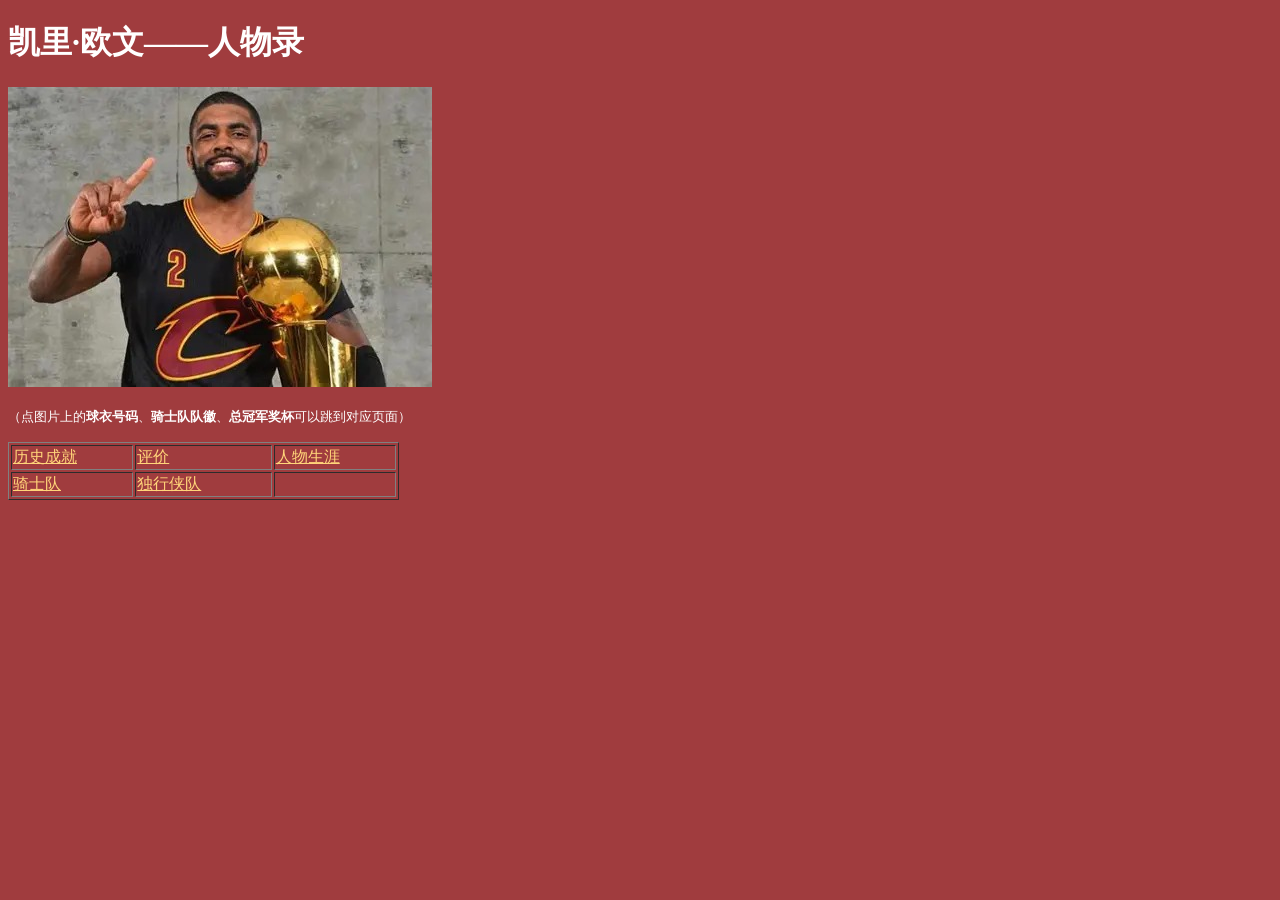
==== index.html @ 9847614a "" ====
<!doctype html>
<html>
<head>
<meta charset="utf-8">
<title>邢广越个人网页主页</title>
<style type="text/css">
body,td,th {
	color: rgba(255,255,255,1);
}
a {
	color: #ffd479;
}
body {
    background-color: rgba(160,60,62,1);
}
</style>
</head>

<body>
<h1>凯里·欧文——人物录</h1>
<p><img src="image/1.jpg" alt="凯里·欧文" width="424" height="300" border="0" usemap="#ouwen"></p>
<p><font size="2">（点图片上的<strong>球衣号码</strong>、<strong>骑士队队徽</strong>、<strong>总冠军奖杯</strong>可以跳到对应页面）</font></p>

<map name="ouwen" id="ouwen">
  <area shape="rect" coords="150,152,184,198" href="web/history.html" alt="球衣号码 2 — 人物生涯" title="球衣号码 2 — 人物生涯">
  <area shape="rect" coords="128,246,226,300" href="web/knight.html" alt="骑士队队徽 — 克利夫兰骑士队" title="骑士队队徽 — 克利夫兰骑士队">
  <area shape="rect" coords="230,118,344,300" href="web/contribution.html" alt="总冠军奖杯 — 历史成就" title="总冠军奖杯 — 历史成就">
</map>

<table width="391" border="1">
  <tbody>
    <tr>
      <td width="99"><a href="web/contribution.html" target="_self">历史成就</a></td>
      <td width="111"><a href="web/comment.html" target="_self">评价</a></td>
		<td width="99"><a href="web/history.html" target="_self">人物生涯</a></td>
    </tr>
    <tr>
      <td width="99"><a href="web/knight.html" target="_self">骑士队</a></td>
      <td width="111"><a href="web/mavericks.html" target="_self">独行侠队</a></td>
		<td width="99">&nbsp;</td>
    </tr>
  </tbody>
</table>

</body>
</html>
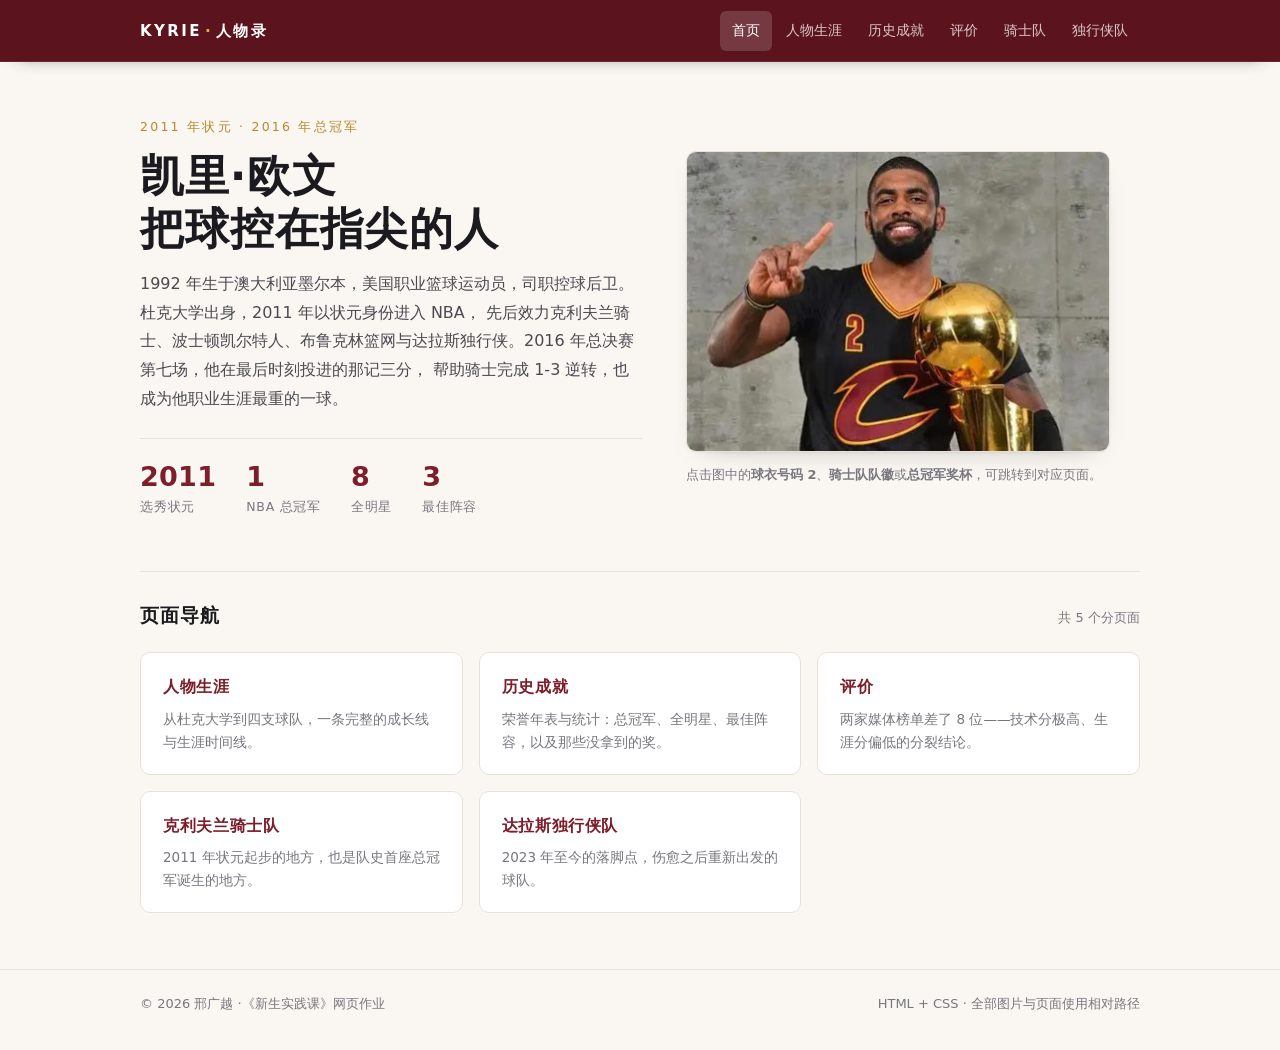
==== commit 88977185: "" ====
--- a/index.html
+++ b/index.html
@@ -1,46 +1,93 @@
-<!doctype html>
-<html>
+<!DOCTYPE html>
+<html lang="zh-CN">
+
 <head>
-<meta charset="utf-8">
-<title>邢广越个人网页主页</title>
-<style type="text/css">
-body,td,th {
-	color: rgba(255,255,255,1);
-}
-a {
-	color: #ffd479;
-}
-body {
-    background-color: rgba(160,60,62,1);
-}
-</style>
+  <meta charset="utf-8">
+  <meta name="viewport" content="width=device-width, initial-scale=1">
+  <title>凯里·欧文 · 人物录 | 邢广越个人网页</title>
+  <meta name="description" content="凯里·欧文的人物档案：生涯轨迹、历史成就、媒体评价，以及他效力过的克利夫兰骑士队与达拉斯独行侠队。">
+  <link rel="stylesheet" href="css/style.css">
 </head>
 
 <body>
-<h1>凯里·欧文——人物录</h1>
-<p><img src="image/1.jpg" alt="凯里·欧文" width="424" height="300" border="0" usemap="#ouwen"></p>
-<p><font size="2">（点图片上的<strong>球衣号码</strong>、<strong>骑士队队徽</strong>、<strong>总冠军奖杯</strong>可以跳到对应页面）</font></p>
+  <header class="site-header">
+    <div class="wrap header-inner">
+      <a class="brand" href="index.html">KYRIE<span>·</span>人物录</a>
+      <nav class="nav">
+        <a href="index.html" class="active">首页</a>
+        <a href="web/history.html">人物生涯</a>
+        <a href="web/contribution.html">历史成就</a>
+        <a href="web/comment.html">评价</a>
+        <a href="web/knight.html">骑士队</a>
+        <a href="web/mavericks.html">独行侠队</a>
+      </nav>
+    </div>
+  </header>
 
-<map name="ouwen" id="ouwen">
-  <area shape="rect" coords="150,152,184,198" href="web/history.html" alt="球衣号码 2 — 人物生涯" title="球衣号码 2 — 人物生涯">
-  <area shape="rect" coords="128,246,226,300" href="web/knight.html" alt="骑士队队徽 — 克利夫兰骑士队" title="骑士队队徽 — 克利夫兰骑士队">
-  <area shape="rect" coords="230,118,344,300" href="web/contribution.html" alt="总冠军奖杯 — 历史成就" title="总冠军奖杯 — 历史成就">
-</map>
+  <main class="wrap">
+    <section class="hero">
+      <div class="hero-text">
+        <p class="eyebrow">2011 年状元 · 2016 年总冠军</p>
+        <h1>凯里·欧文<br>把球控在指尖的人</h1>
+        <p class="lede">
+          1992 年生于澳大利亚墨尔本，美国职业篮球运动员，司职控球后卫。杜克大学出身，2011 年以状元身份进入 NBA，
+          先后效力克利夫兰骑士、波士顿凯尔特人、布鲁克林篮网与达拉斯独行侠。2016 年总决赛第七场，他在最后时刻投进的那记三分，
+          帮助骑士完成 1-3 逆转，也成为他职业生涯最重的一球。
+        </p>
+        <ul class="stats">
+          <li><b>2011</b><span>选秀状元</span></li>
+          <li><b>1</b><span>NBA 总冠军</span></li>
+          <li><b>8</b><span>全明星</span></li>
+          <li><b>3</b><span>最佳阵容</span></li>
+        </ul>
+      </div>
 
-<table width="391" border="1">
-  <tbody>
-    <tr>
-      <td width="99"><a href="web/contribution.html" target="_self">历史成就</a></td>
-      <td width="111"><a href="web/comment.html" target="_self">评价</a></td>
-		<td width="99"><a href="web/history.html" target="_self">人物生涯</a></td>
-    </tr>
-    <tr>
-      <td width="99"><a href="web/knight.html" target="_self">骑士队</a></td>
-      <td width="111"><a href="web/mavericks.html" target="_self">独行侠队</a></td>
-		<td width="99">&nbsp;</td>
-    </tr>
-  </tbody>
-</table>
+      <figure class="hero-figure">
+        <img src="image/1.jpg" width="424" height="300" alt="凯里·欧文手持总冠军奖杯" usemap="#ouwen">
+        <figcaption>点击图中的<strong>球衣号码 2</strong>、<strong>骑士队队徽</strong>或<strong>总冠军奖杯</strong>，可跳转到对应页面。</figcaption>
+        <map name="ouwen" id="ouwen">
+          <area shape="rect" coords="150,152,184,198" href="web/history.html" alt="球衣号码 2 — 人物生涯" title="球衣号码 2 — 人物生涯">
+          <area shape="rect" coords="128,246,226,300" href="web/knight.html" alt="骑士队队徽 — 克利夫兰骑士队" title="骑士队队徽 — 克利夫兰骑士队">
+          <area shape="rect" coords="230,118,344,300" href="web/contribution.html" alt="总冠军奖杯 — 历史成就" title="总冠军奖杯 — 历史成就">
+        </map>
+      </figure>
+    </section>
 
+    <div class="section-head">
+      <h2>页面导航</h2>
+      <p>共 5 个分页面</p>
+    </div>
+
+    <section class="cards">
+      <a class="card" href="web/history.html">
+        <h3>人物生涯</h3>
+        <p>从杜克大学到四支球队，一条完整的成长线与生涯时间线。</p>
+      </a>
+      <a class="card" href="web/contribution.html">
+        <h3>历史成就</h3>
+        <p>荣誉年表与统计：总冠军、全明星、最佳阵容，以及那些没拿到的奖。</p>
+      </a>
+      <a class="card" href="web/comment.html">
+        <h3>评价</h3>
+        <p>两家媒体榜单差了 8 位——技术分极高、生涯分偏低的分裂结论。</p>
+      </a>
+      <a class="card" href="web/knight.html">
+        <h3>克利夫兰骑士队</h3>
+        <p>2011 年状元起步的地方，也是队史首座总冠军诞生的地方。</p>
+      </a>
+      <a class="card" href="web/mavericks.html">
+        <h3>达拉斯独行侠队</h3>
+        <p>2023 年至今的落脚点，伤愈之后重新出发的球队。</p>
+      </a>
+    </section>
+  </main>
+
+  <footer class="site-footer">
+    <div class="wrap footer-inner">
+      <span>© 2026 邢广越 ·《新生实践课》网页作业</span>
+      <span>HTML + CSS · 全部图片与页面使用相对路径</span>
+    </div>
+  </footer>
 </body>
+
 </html>
--- a/css/style.css
+++ b/css/style.css
@@ -0,0 +1,489 @@
+:root {
+  --ink: #1b1b1f;
+  --ink-2: #4a4a52;
+  --muted: #77777f;
+  --wine: #7c1f2b;
+  --wine-d: #5b141d;
+  --gold: #b8892f;
+  --gold-l: #d8ac52;
+  --line: #e7e1d8;
+  --bg: #faf7f2;
+  --card: #ffffff;
+  --radius: 10px;
+  --shadow: 0 1px 2px rgba(0, 0, 0, .04), 0 10px 28px -20px rgba(0, 0, 0, .4);
+}
+
+* {
+  box-sizing: border-box;
+}
+
+body {
+  margin: 0;
+  background: var(--bg);
+  color: var(--ink);
+  font: 16px/1.8 "Noto Sans SC", "PingFang SC", "Microsoft YaHei", system-ui, sans-serif;
+}
+
+a {
+  color: var(--wine);
+  text-decoration: none;
+}
+
+a:hover {
+  text-decoration: underline;
+}
+
+img {
+  max-width: 100%;
+  height: auto;
+  display: block;
+}
+
+.wrap {
+  max-width: 1040px;
+  margin: 0 auto;
+  padding: 0 20px;
+}
+
+.site-header {
+  background: var(--wine-d);
+  color: #fff;
+  position: sticky;
+  top: 0;
+  z-index: 10;
+  box-shadow: inset 0 -1px 0 rgba(255, 255, 255, .08), 0 8px 20px -18px rgba(0, 0, 0, .9);
+}
+
+.header-inner {
+  display: flex;
+  align-items: center;
+  gap: 24px;
+  min-height: 62px;
+  flex-wrap: wrap;
+}
+
+.brand {
+  color: #fff;
+  font-weight: 700;
+  font-size: 15px;
+  letter-spacing: .16em;
+}
+
+.brand span {
+  color: var(--gold-l);
+  margin: 0 3px;
+}
+
+.nav {
+  display: flex;
+  flex-wrap: wrap;
+  gap: 2px;
+  margin-left: auto;
+}
+
+.nav a {
+  color: rgba(255, 255, 255, .76);
+  font-size: 14px;
+  padding: 7px 12px;
+  border-radius: 6px;
+}
+
+.nav a:hover {
+  background: rgba(255, 255, 255, .1);
+  color: #fff;
+  text-decoration: none;
+}
+
+.nav a.active {
+  color: #fff;
+  background: rgba(255, 255, 255, .16);
+}
+
+.hero {
+  display: grid;
+  grid-template-columns: 1.05fr .95fr;
+  gap: 44px;
+  align-items: center;
+  padding: 54px 0 40px;
+}
+
+.eyebrow {
+  margin: 0 0 10px;
+  font-size: 12.5px;
+  letter-spacing: .18em;
+  color: var(--gold);
+}
+
+h1 {
+  font-size: clamp(30px, 4.2vw, 44px);
+  line-height: 1.22;
+  margin: 0 0 14px;
+  letter-spacing: .02em;
+}
+
+.lede {
+  color: var(--ink-2);
+  margin: 0 0 20px;
+  font-size: 16px;
+}
+
+.hero-figure {
+  margin: 0;
+}
+
+.hero-figure img {
+  border-radius: var(--radius);
+  border: 1px solid var(--line);
+  box-shadow: var(--shadow);
+}
+
+.hero-figure figcaption {
+  margin-top: 12px;
+  font-size: 13px;
+  color: var(--muted);
+  line-height: 1.7;
+}
+
+.stats {
+  display: flex;
+  flex-wrap: wrap;
+  gap: 30px;
+  list-style: none;
+  margin: 24px 0 0;
+  padding: 22px 0 0;
+  border-top: 1px solid var(--line);
+}
+
+.stats b {
+  display: block;
+  font-size: 27px;
+  line-height: 1.15;
+  color: var(--wine);
+  letter-spacing: .01em;
+}
+
+.stats span {
+  font-size: 12.5px;
+  color: var(--muted);
+  letter-spacing: .06em;
+}
+
+.section-head {
+  display: flex;
+  align-items: baseline;
+  justify-content: space-between;
+  gap: 16px;
+  margin: 10px 0 20px;
+  padding-top: 26px;
+  border-top: 1px solid var(--line);
+}
+
+h2 {
+  font-size: 19px;
+  margin: 0;
+  letter-spacing: .05em;
+}
+
+.section-head p {
+  margin: 0;
+  font-size: 13px;
+  color: var(--muted);
+}
+
+.cards {
+  display: grid;
+  grid-template-columns: repeat(auto-fit, minmax(290px, 1fr));
+  gap: 16px;
+  padding-bottom: 56px;
+}
+
+.card {
+  display: block;
+  background: var(--card);
+  border: 1px solid var(--line);
+  border-radius: var(--radius);
+  padding: 20px 22px;
+  color: inherit;
+  transition: transform .18s ease, border-color .18s ease, box-shadow .18s ease;
+}
+
+.card:hover {
+  text-decoration: none;
+  border-color: var(--gold);
+  transform: translateY(-2px);
+  box-shadow: var(--shadow);
+}
+
+.card h3 {
+  margin: 0 0 6px;
+  font-size: 16px;
+  color: var(--wine);
+}
+
+.card p {
+  margin: 0;
+  font-size: 13.5px;
+  line-height: 1.7;
+  color: var(--muted);
+}
+
+.page {
+  padding: 34px 0 56px;
+}
+
+.crumb {
+  font-size: 13px;
+  color: var(--muted);
+  margin-bottom: 16px;
+}
+
+.crumb a {
+  color: var(--muted);
+}
+
+.page-title {
+  font-size: clamp(24px, 3.2vw, 33px);
+  margin: 0 0 6px;
+  line-height: 1.3;
+}
+
+.page-sub {
+  margin: 0 0 26px;
+  font-size: 14px;
+  color: var(--muted);
+}
+
+.panel {
+  background: var(--card);
+  border: 1px solid var(--line);
+  border-radius: var(--radius);
+  padding: 26px 28px;
+  margin-bottom: 20px;
+  box-shadow: var(--shadow);
+}
+
+.panel> :first-child {
+  margin-top: 0;
+}
+
+.panel> :last-child {
+  margin-bottom: 0;
+}
+
+h3 {
+  font-size: 16px;
+  margin: 0 0 12px;
+  letter-spacing: .04em;
+}
+
+p {
+  margin: 0 0 14px;
+}
+
+.split {
+  display: grid;
+  grid-template-columns: 1fr 258px;
+  gap: 30px;
+  align-items: start;
+}
+
+.split .side img {
+  border-radius: 8px;
+  border: 1px solid var(--line);
+}
+
+.split .side p {
+  margin: 10px 0 0;
+  font-size: 12.5px;
+  color: var(--muted);
+  line-height: 1.65;
+}
+
+.table {
+  width: 100%;
+  border-collapse: collapse;
+  font-size: 14.5px;
+  margin: 4px 0 2px;
+}
+
+.table caption {
+  caption-side: top;
+  text-align: left;
+  font-size: 13px;
+  color: var(--muted);
+  padding-bottom: 10px;
+}
+
+.table th,
+.table td {
+  padding: 10px 12px;
+  text-align: left;
+  vertical-align: top;
+  border-bottom: 1px solid var(--line);
+}
+
+.table thead th {
+  background: #f4eee4;
+  color: var(--wine-d);
+  font-weight: 600;
+  font-size: 13.5px;
+  letter-spacing: .04em;
+}
+
+.table tbody tr:hover {
+  background: #fdfbf6;
+}
+
+.table td:first-child {
+  white-space: nowrap;
+  color: var(--ink-2);
+}
+
+.timeline {
+  list-style: none;
+  margin: 10px 0 0;
+  padding: 0 0 0 22px;
+  border-left: 2px solid #ece4d7;
+}
+
+.timeline li {
+  position: relative;
+  padding: 0 0 18px 10px;
+}
+
+.timeline li::before {
+  content: "";
+  position: absolute;
+  left: -29px;
+  top: 9px;
+  width: 10px;
+  height: 10px;
+  border-radius: 50%;
+  background: #fff;
+  border: 2px solid var(--gold);
+}
+
+.timeline b {
+  display: block;
+  font-size: 12.5px;
+  letter-spacing: .08em;
+  color: var(--gold);
+  margin-bottom: 1px;
+}
+
+.timeline span {
+  font-size: 14.5px;
+  color: var(--ink-2);
+}
+
+.kpis {
+  display: grid;
+  grid-template-columns: repeat(auto-fit, minmax(148px, 1fr));
+  gap: 14px;
+  margin: 2px 0 26px;
+}
+
+.kpi {
+  background: #fdf9f2;
+  border: 1px solid #efe4d1;
+  border-radius: 8px;
+  padding: 15px 18px;
+}
+
+.kpi b {
+  display: block;
+  font-size: 27px;
+  line-height: 1.15;
+  color: var(--wine);
+}
+
+.kpi span {
+  font-size: 12.5px;
+  color: var(--muted);
+}
+
+.versus {
+  display: grid;
+  grid-template-columns: 1fr 1fr;
+  gap: 18px;
+}
+
+.versus ul {
+  margin: 8px 0 0;
+  padding-left: 20px;
+  font-size: 14.5px;
+  color: var(--ink-2);
+}
+
+.versus li {
+  margin-bottom: 9px;
+}
+
+.quote {
+  margin: 0;
+  padding: 4px 0 4px 18px;
+  border-left: 3px solid var(--gold-l);
+  color: var(--ink-2);
+  font-size: 15px;
+}
+
+.back {
+  display: inline-block;
+  margin-top: 6px;
+  font-size: 14px;
+}
+
+.site-footer {
+  border-top: 1px solid var(--line);
+  padding: 22px 0 34px;
+  color: var(--muted);
+  font-size: 13px;
+}
+
+.footer-inner {
+  display: flex;
+  justify-content: space-between;
+  gap: 12px;
+  flex-wrap: wrap;
+}
+
+@media (max-width: 820px) {
+  .hero {
+    grid-template-columns: 1fr;
+    gap: 26px;
+    padding: 34px 0;
+  }
+
+  .header-inner {
+    gap: 6px;
+    padding: 9px 0;
+    min-height: 0;
+  }
+
+  .nav {
+    margin-left: 0;
+    width: 100%;
+  }
+
+  .nav a {
+    padding: 6px 10px;
+  }
+
+  .split,
+  .versus {
+    grid-template-columns: 1fr;
+  }
+
+  .panel {
+    padding: 20px;
+  }
+
+  .table {
+    font-size: 13.5px;
+  }
+
+  .table th,
+  .table td {
+    padding: 9px 10px;
+  }
+}
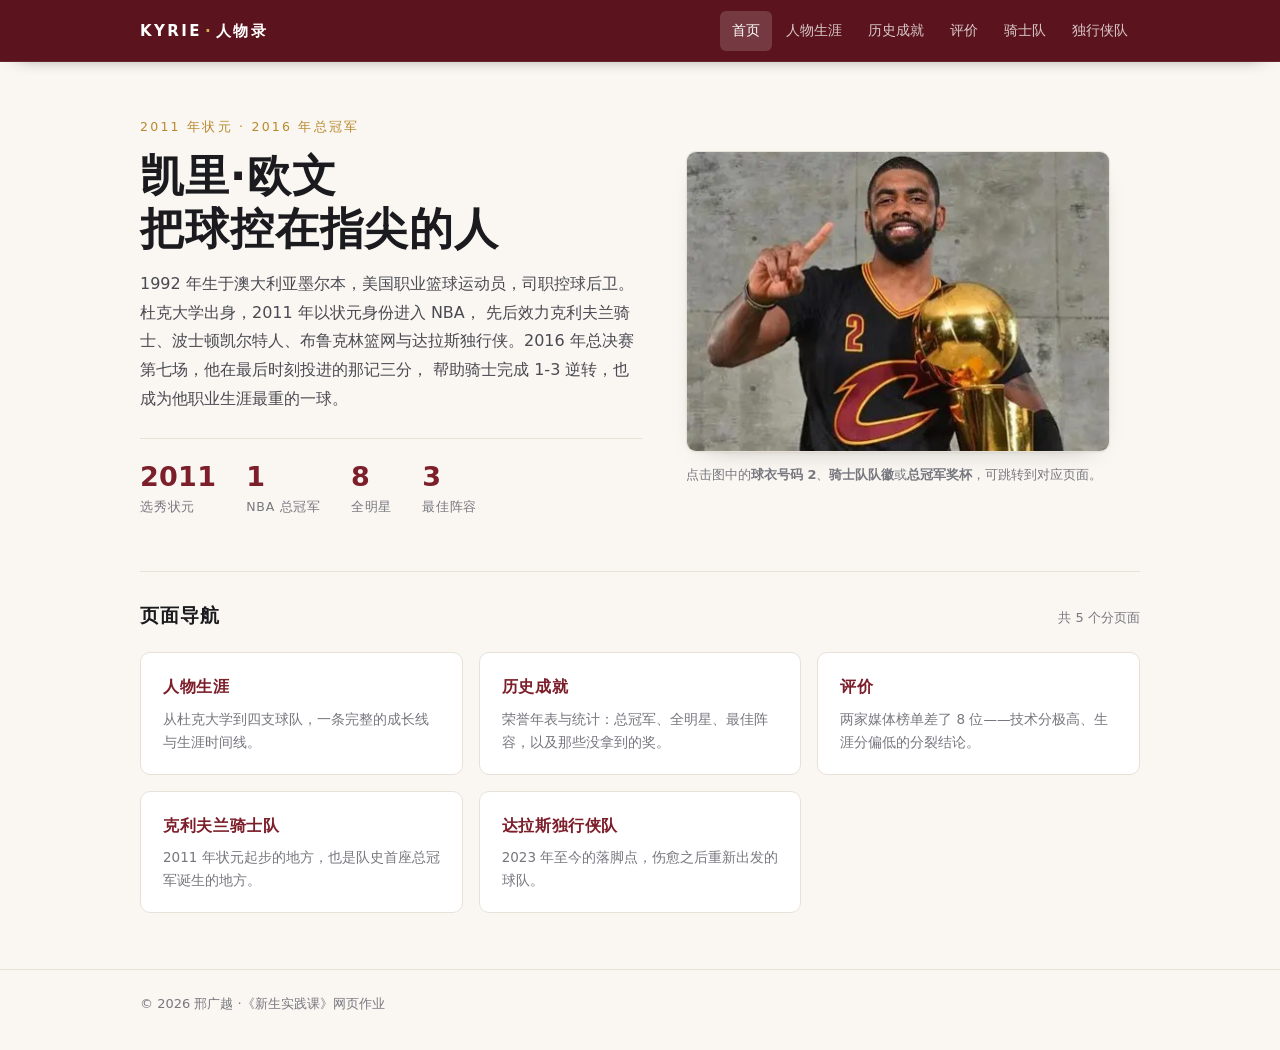
==== commit 1c265e1e: "" ====
--- a/index.html
+++ b/index.html
@@ -85,7 +85,6 @@
   <footer class="site-footer">
     <div class="wrap footer-inner">
       <span>© 2026 邢广越 ·《新生实践课》网页作业</span>
-      <span>HTML + CSS · 全部图片与页面使用相对路径</span>
     </div>
   </footer>
 </body>
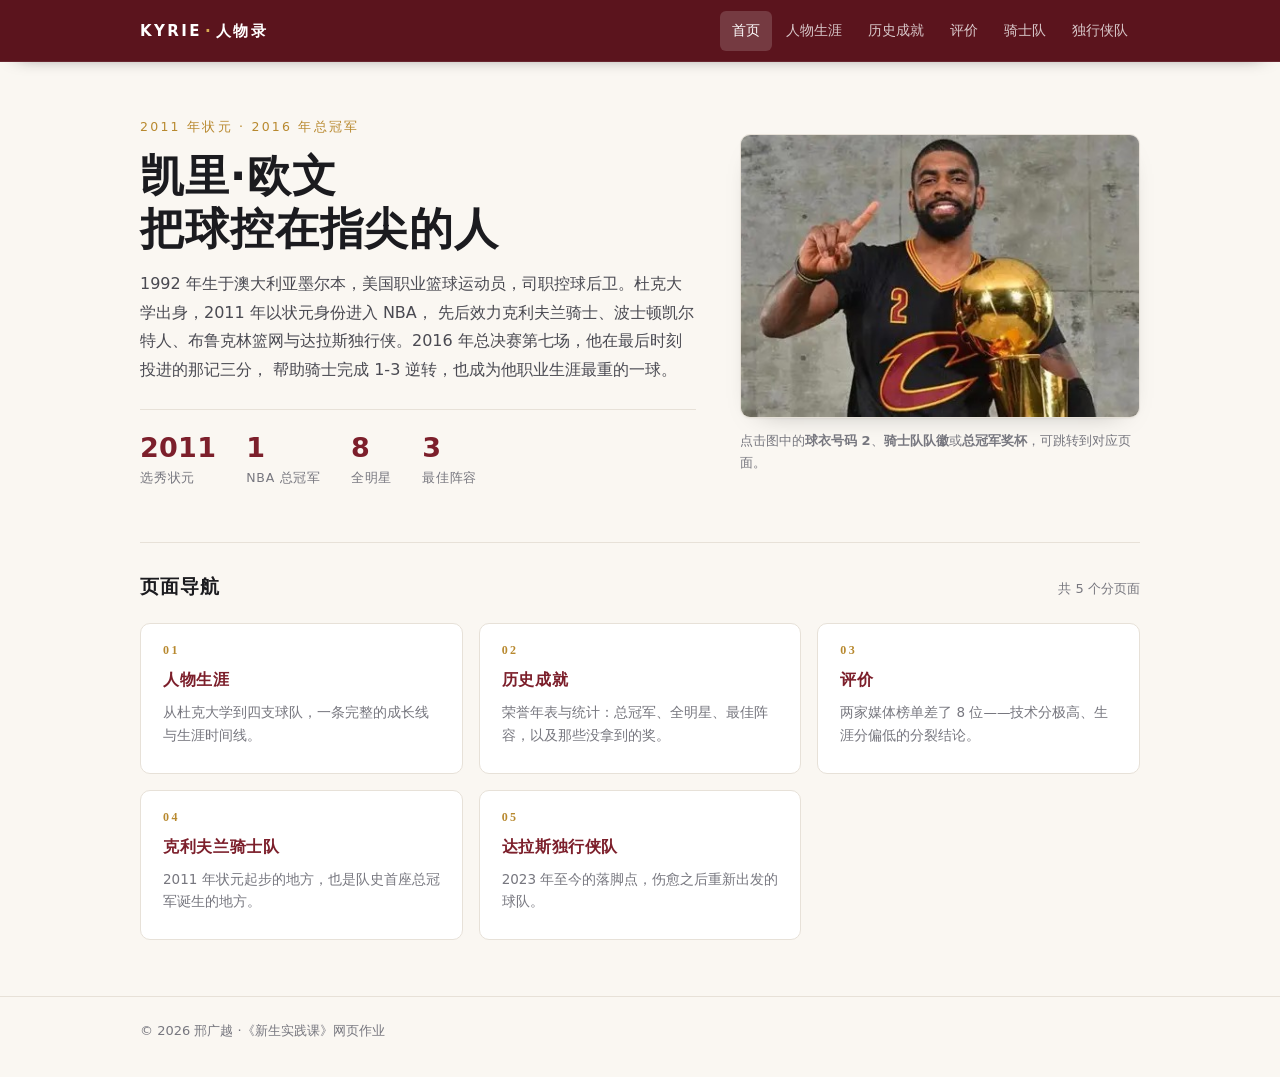
==== commit 2f4c5a79: "" ====
--- a/index.html
+++ b/index.html
@@ -6,14 +6,16 @@
   <meta name="viewport" content="width=device-width, initial-scale=1">
   <title>凯里·欧文 · 人物录 | 邢广越个人网页</title>
   <meta name="description" content="凯里·欧文的人物档案：生涯轨迹、历史成就、媒体评价，以及他效力过的克利夫兰骑士队与达拉斯独行侠队。">
+  <link rel="icon" href="image/favicon.svg" type="image/svg+xml">
   <link rel="stylesheet" href="css/style.css">
 </head>
 
 <body>
+  <a class="skip-link" href="#main">跳到正文</a>
   <header class="site-header">
     <div class="wrap header-inner">
       <a class="brand" href="index.html">KYRIE<span>·</span>人物录</a>
-      <nav class="nav">
+      <nav class="nav" aria-label="站点导航">
         <a href="index.html" class="active">首页</a>
         <a href="web/history.html">人物生涯</a>
         <a href="web/contribution.html">历史成就</a>
@@ -24,7 +26,7 @@
     </div>
   </header>
 
-  <main class="wrap">
+  <main id="main" class="wrap">
     <section class="hero">
       <div class="hero-text">
         <p class="eyebrow">2011 年状元 · 2016 年总冠军</p>
@@ -60,22 +62,27 @@
 
     <section class="cards">
       <a class="card" href="web/history.html">
+        <span class="card-num">01</span>
         <h3>人物生涯</h3>
         <p>从杜克大学到四支球队，一条完整的成长线与生涯时间线。</p>
       </a>
       <a class="card" href="web/contribution.html">
+        <span class="card-num">02</span>
         <h3>历史成就</h3>
         <p>荣誉年表与统计：总冠军、全明星、最佳阵容，以及那些没拿到的奖。</p>
       </a>
       <a class="card" href="web/comment.html">
+        <span class="card-num">03</span>
         <h3>评价</h3>
         <p>两家媒体榜单差了 8 位——技术分极高、生涯分偏低的分裂结论。</p>
       </a>
       <a class="card" href="web/knight.html">
+        <span class="card-num">04</span>
         <h3>克利夫兰骑士队</h3>
         <p>2011 年状元起步的地方，也是队史首座总冠军诞生的地方。</p>
       </a>
       <a class="card" href="web/mavericks.html">
+        <span class="card-num">05</span>
         <h3>达拉斯独行侠队</h3>
         <p>2023 年至今的落脚点，伤愈之后重新出发的球队。</p>
       </a>
--- a/css/style.css
+++ b/css/style.css
@@ -101,7 +101,7 @@
 
 .hero {
   display: grid;
-  grid-template-columns: 1.05fr .95fr;
+  grid-template-columns: minmax(0, 1fr) minmax(280px, 400px);
   gap: 44px;
   align-items: center;
   padding: 54px 0 40px;
@@ -487,3 +487,89 @@
     padding: 9px 10px;
   }
 }
+
+html {
+  scroll-behavior: smooth;
+}
+
+.skip-link {
+  position: absolute;
+  left: -9999px;
+  top: 0;
+  z-index: 100;
+  padding: 10px 16px;
+  background: #fff;
+  color: var(--wine);
+  border-radius: 0 0 8px 0;
+  box-shadow: var(--shadow);
+}
+
+.skip-link:focus {
+  left: 0;
+}
+
+a:focus-visible,
+.card:focus-visible {
+  outline: 2px solid var(--gold);
+  outline-offset: 3px;
+  border-radius: 6px;
+}
+
+.table-wrap {
+  overflow-x: auto;
+  -webkit-overflow-scrolling: touch;
+}
+
+.card {
+  position: relative;
+  padding-bottom: 26px;
+}
+
+.card-num {
+  display: block;
+  margin-bottom: 10px;
+  font: 600 12px/1 Georgia, "Times New Roman", serif;
+  letter-spacing: .2em;
+  color: var(--gold);
+}
+
+.card::after {
+  content: "→";
+  position: absolute;
+  right: 22px;
+  bottom: 16px;
+  font-size: 15px;
+  color: var(--gold);
+  opacity: 0;
+  transform: translateX(-5px);
+  transition: opacity .18s ease, transform .18s ease;
+}
+
+.card:hover::after,
+.card:focus-visible::after {
+  opacity: 1;
+  transform: none;
+}
+
+@media print {
+  body {
+    background: #fff;
+  }
+
+  .site-header {
+    position: static;
+  }
+
+  .nav,
+  .skip-link,
+  .card::after,
+  .site-footer .footer-inner span:last-child {
+    display: none;
+  }
+
+  .panel,
+  .card,
+  .hero-figure img {
+    box-shadow: none;
+  }
+}
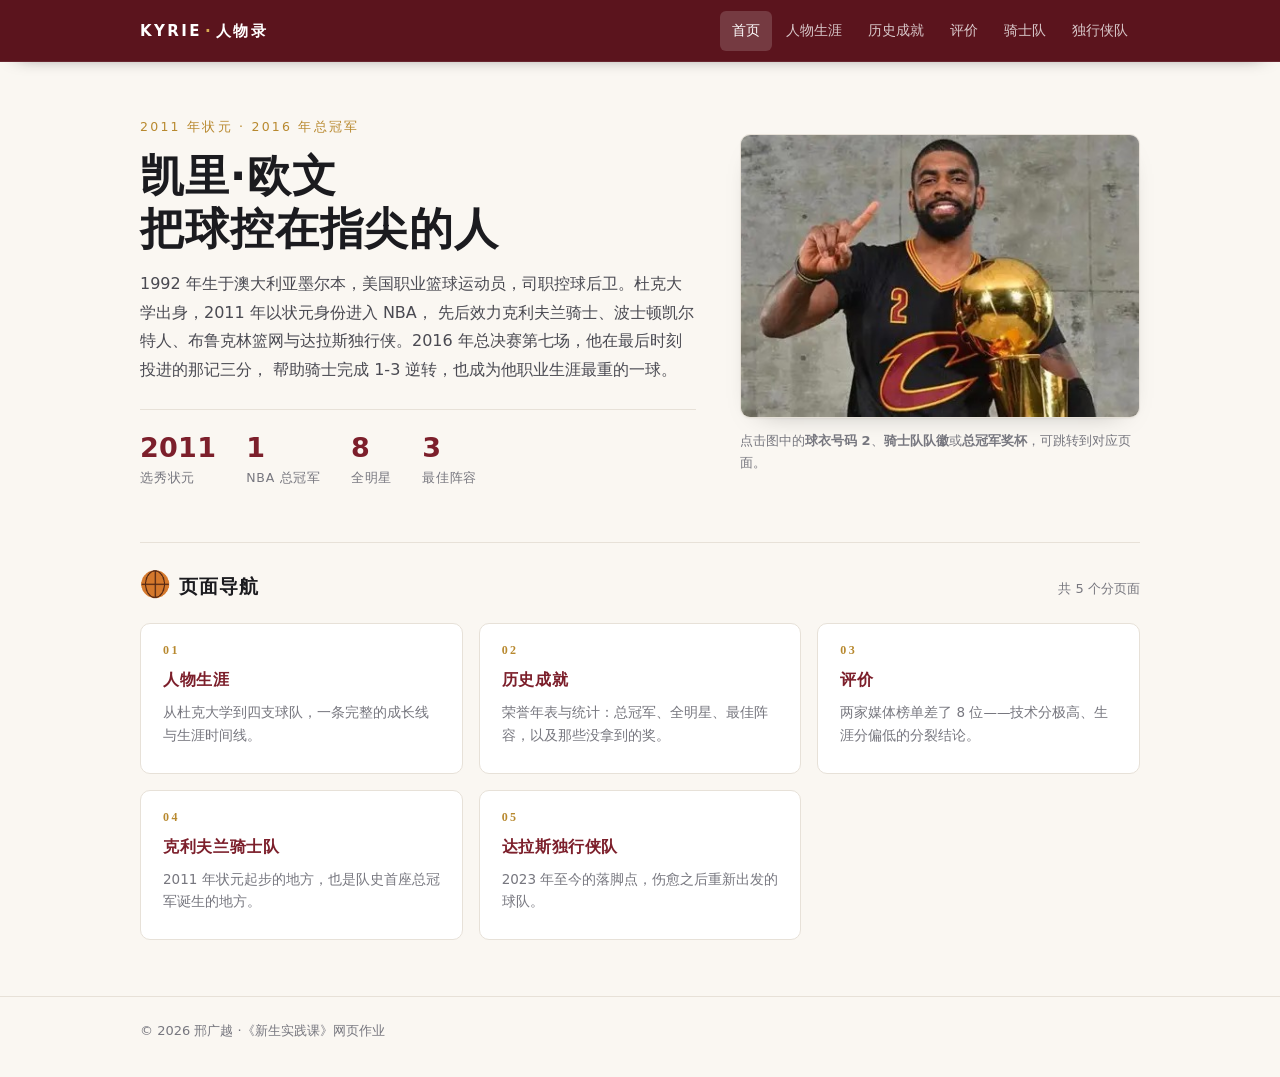
==== commit 640dfdb2: "" ====
--- a/index.html
+++ b/index.html
@@ -56,7 +56,7 @@
     </section>
 
     <div class="section-head">
-      <h2>页面导航</h2>
+      <h2><img class="ball-icon" src="image/ball.gif" width="26" height="26" alt="">页面导航</h2>
       <p>共 5 个分页面</p>
     </div>
 
--- a/css/style.css
+++ b/css/style.css
@@ -573,3 +573,34 @@
     box-shadow: none;
   }
 }
+
+.ball-icon {
+  display: inline-block;
+  width: 30px;
+  height: 30px;
+  margin-right: 9px;
+  vertical-align: -6px;
+}
+
+.gif-figure {
+  margin: 0 0 20px;
+}
+
+.gif-figure img {
+  width: 100%;
+  height: auto;
+  border-radius: 6px;
+}
+
+.gif-figure figcaption {
+  margin-top: 10px;
+  font-size: 12.5px;
+  color: var(--muted);
+  line-height: 1.6;
+}
+
+@media print {
+  .ball-icon {
+    display: none;
+  }
+}
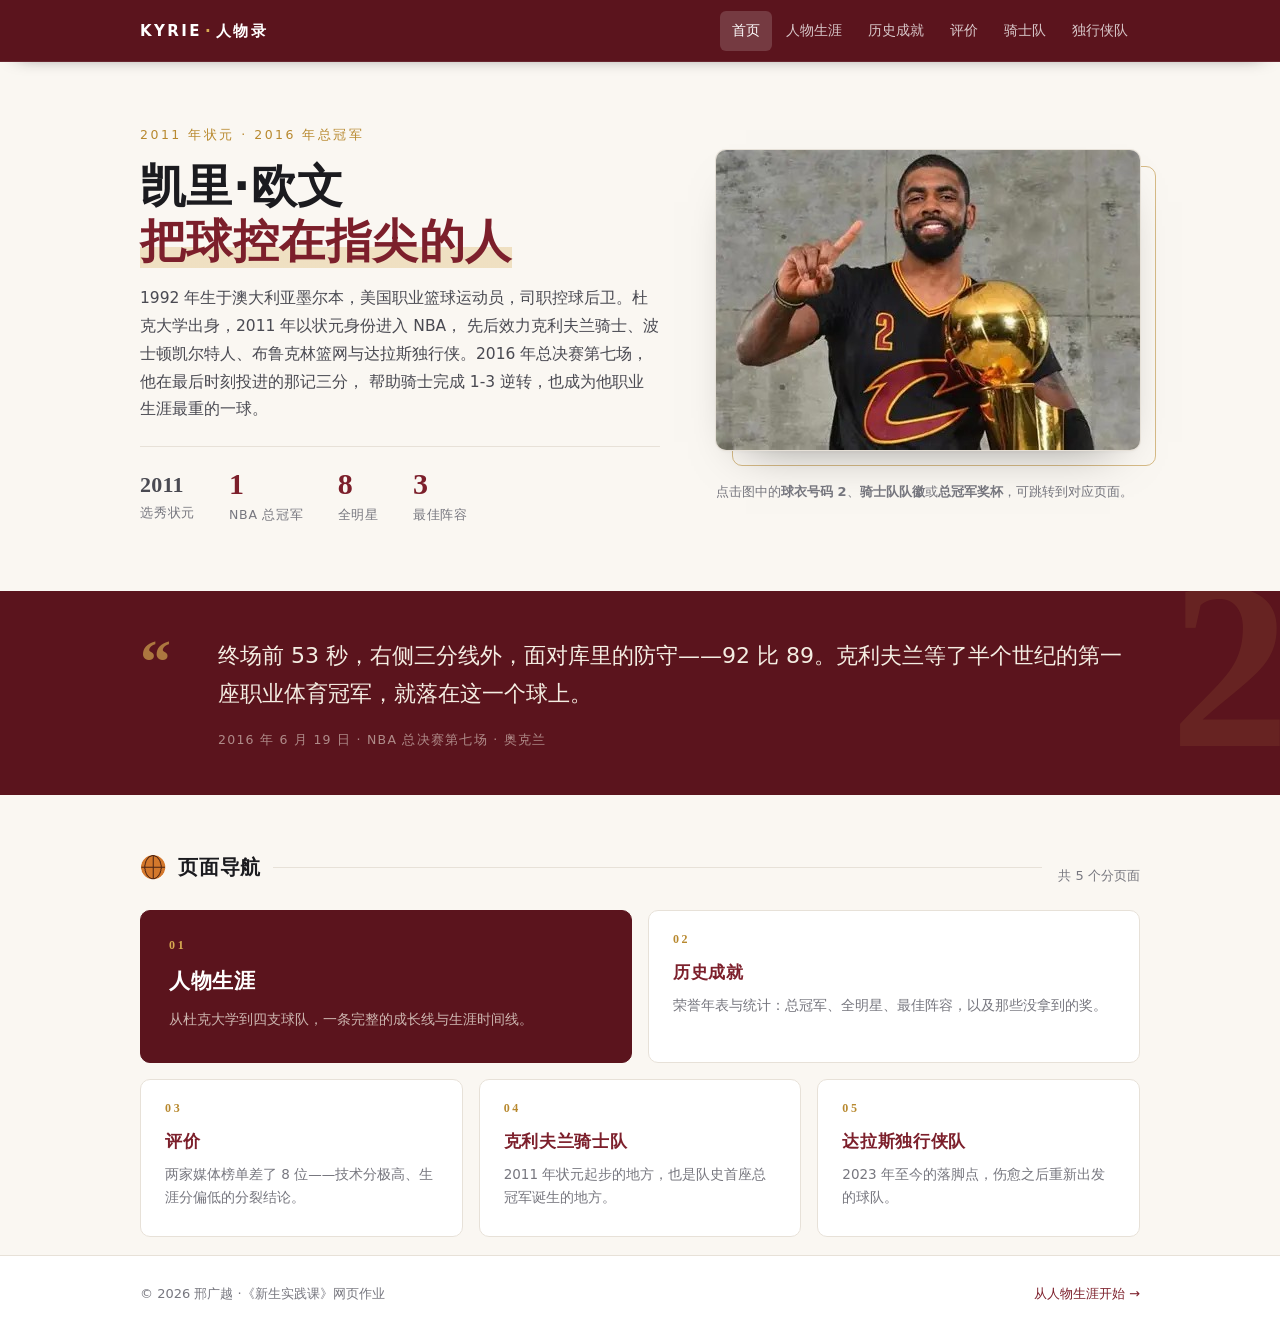
==== commit 79c0131e: "" ====
--- a/index.html
+++ b/index.html
@@ -26,72 +26,89 @@
     </div>
   </header>
 
-  <main id="main" class="wrap">
-    <section class="hero">
-      <div class="hero-text">
-        <p class="eyebrow">2011 年状元 · 2016 年总冠军</p>
-        <h1>凯里·欧文<br>把球控在指尖的人</h1>
-        <p class="lede">
-          1992 年生于澳大利亚墨尔本，美国职业篮球运动员，司职控球后卫。杜克大学出身，2011 年以状元身份进入 NBA，
-          先后效力克利夫兰骑士、波士顿凯尔特人、布鲁克林篮网与达拉斯独行侠。2016 年总决赛第七场，他在最后时刻投进的那记三分，
-          帮助骑士完成 1-3 逆转，也成为他职业生涯最重的一球。
-        </p>
-        <ul class="stats">
-          <li><b>2011</b><span>选秀状元</span></li>
-          <li><b>1</b><span>NBA 总冠军</span></li>
-          <li><b>8</b><span>全明星</span></li>
-          <li><b>3</b><span>最佳阵容</span></li>
-        </ul>
+  <main id="main">
+    <div class="wrap">
+      <section class="hero">
+        <div class="hero-text">
+          <p class="eyebrow">2011 年状元 · 2016 年总冠军</p>
+          <h1>凯里·欧文<br><em>把球控在指尖的人</em></h1>
+          <p class="lede">
+            1992 年生于澳大利亚墨尔本，美国职业篮球运动员，司职控球后卫。杜克大学出身，2011 年以状元身份进入 NBA，
+            先后效力克利夫兰骑士、波士顿凯尔特人、布鲁克林篮网与达拉斯独行侠。2016 年总决赛第七场，他在最后时刻投进的那记三分，
+            帮助骑士完成 1-3 逆转，也成为他职业生涯最重的一球。
+          </p>
+          <ul class="stats">
+            <li><b>2011</b><span>选秀状元</span></li>
+            <li><b>1</b><span>NBA 总冠军</span></li>
+            <li><b>8</b><span>全明星</span></li>
+            <li><b>3</b><span>最佳阵容</span></li>
+          </ul>
+        </div>
+
+        <figure class="hero-figure">
+          <div class="frame">
+            <img src="image/1.jpg" width="424" height="300" alt="凯里·欧文手持总冠军奖杯" usemap="#ouwen">
+          </div>
+          <figcaption>点击图中的<strong>球衣号码 2</strong>、<strong>骑士队队徽</strong>或<strong>总冠军奖杯</strong>，可跳转到对应页面。</figcaption>
+          <map name="ouwen" id="ouwen">
+            <area shape="rect" coords="150,152,184,198" href="web/history.html" alt="球衣号码 2 — 人物生涯" title="球衣号码 2 — 人物生涯">
+            <area shape="rect" coords="128,246,226,300" href="web/knight.html" alt="骑士队队徽 — 克利夫兰骑士队" title="骑士队队徽 — 克利夫兰骑士队">
+            <area shape="rect" coords="230,118,344,300" href="web/contribution.html" alt="总冠军奖杯 — 历史成就" title="总冠军奖杯 — 历史成就">
+          </map>
+        </figure>
+      </section>
+    </div>
+
+    <section class="band">
+      <div class="wrap band-inner">
+        <p class="band-mark" aria-hidden="true">“</p>
+        <div>
+          <blockquote>终场前 53 秒，右侧三分线外，面对库里的防守——92 比 89。克利夫兰等了半个世纪的第一座职业体育冠军，就落在这一个球上。</blockquote>
+          <cite>2016 年 6 月 19 日 · NBA 总决赛第七场 · 奥克兰</cite>
+        </div>
+      </div>
+    </section>
+
+    <div class="wrap">
+      <div class="section-head">
+        <h2><img class="ball-icon" src="image/ball.gif" alt="">页面导航</h2>
+        <p>共 5 个分页面</p>
       </div>
 
-      <figure class="hero-figure">
-        <img src="image/1.jpg" width="424" height="300" alt="凯里·欧文手持总冠军奖杯" usemap="#ouwen">
-        <figcaption>点击图中的<strong>球衣号码 2</strong>、<strong>骑士队队徽</strong>或<strong>总冠军奖杯</strong>，可跳转到对应页面。</figcaption>
-        <map name="ouwen" id="ouwen">
-          <area shape="rect" coords="150,152,184,198" href="web/history.html" alt="球衣号码 2 — 人物生涯" title="球衣号码 2 — 人物生涯">
-          <area shape="rect" coords="128,246,226,300" href="web/knight.html" alt="骑士队队徽 — 克利夫兰骑士队" title="骑士队队徽 — 克利夫兰骑士队">
-          <area shape="rect" coords="230,118,344,300" href="web/contribution.html" alt="总冠军奖杯 — 历史成就" title="总冠军奖杯 — 历史成就">
-        </map>
-      </figure>
-    </section>
-
-    <div class="section-head">
-      <h2><img class="ball-icon" src="image/ball.gif" width="26" height="26" alt="">页面导航</h2>
-      <p>共 5 个分页面</p>
+      <section class="cards">
+        <a class="card card--feature" href="web/history.html">
+          <span class="card-num">01</span>
+          <h3>人物生涯</h3>
+          <p>从杜克大学到四支球队，一条完整的成长线与生涯时间线。</p>
+        </a>
+        <a class="card" href="web/contribution.html">
+          <span class="card-num">02</span>
+          <h3>历史成就</h3>
+          <p>荣誉年表与统计：总冠军、全明星、最佳阵容，以及那些没拿到的奖。</p>
+        </a>
+        <a class="card" href="web/comment.html">
+          <span class="card-num">03</span>
+          <h3>评价</h3>
+          <p>两家媒体榜单差了 8 位——技术分极高、生涯分偏低的分裂结论。</p>
+        </a>
+        <a class="card" href="web/knight.html">
+          <span class="card-num">04</span>
+          <h3>克利夫兰骑士队</h3>
+          <p>2011 年状元起步的地方，也是队史首座总冠军诞生的地方。</p>
+        </a>
+        <a class="card" href="web/mavericks.html">
+          <span class="card-num">05</span>
+          <h3>达拉斯独行侠队</h3>
+          <p>2023 年至今的落脚点，伤愈之后重新出发的球队。</p>
+        </a>
+      </section>
     </div>
-
-    <section class="cards">
-      <a class="card" href="web/history.html">
-        <span class="card-num">01</span>
-        <h3>人物生涯</h3>
-        <p>从杜克大学到四支球队，一条完整的成长线与生涯时间线。</p>
-      </a>
-      <a class="card" href="web/contribution.html">
-        <span class="card-num">02</span>
-        <h3>历史成就</h3>
-        <p>荣誉年表与统计：总冠军、全明星、最佳阵容，以及那些没拿到的奖。</p>
-      </a>
-      <a class="card" href="web/comment.html">
-        <span class="card-num">03</span>
-        <h3>评价</h3>
-        <p>两家媒体榜单差了 8 位——技术分极高、生涯分偏低的分裂结论。</p>
-      </a>
-      <a class="card" href="web/knight.html">
-        <span class="card-num">04</span>
-        <h3>克利夫兰骑士队</h3>
-        <p>2011 年状元起步的地方，也是队史首座总冠军诞生的地方。</p>
-      </a>
-      <a class="card" href="web/mavericks.html">
-        <span class="card-num">05</span>
-        <h3>达拉斯独行侠队</h3>
-        <p>2023 年至今的落脚点，伤愈之后重新出发的球队。</p>
-      </a>
-    </section>
   </main>
 
   <footer class="site-footer">
     <div class="wrap footer-inner">
       <span>© 2026 邢广越 ·《新生实践课》网页作业</span>
+      <span><a href="web/history.html">从人物生涯开始 →</a></span>
     </div>
   </footer>
 </body>
--- a/css/style.css
+++ b/css/style.css
@@ -10,11 +10,17 @@
   --bg: #faf7f2;
   --card: #ffffff;
   --radius: 10px;
+  --serif: Georgia, "Times New Roman", "Songti SC", serif;
   --shadow: 0 1px 2px rgba(0, 0, 0, .04), 0 10px 28px -20px rgba(0, 0, 0, .4);
+  --shadow-lift: 0 2px 4px rgba(0, 0, 0, .04), 0 22px 48px -30px rgba(0, 0, 0, .5);
 }
 
 * {
   box-sizing: border-box;
+}
+
+html {
+  scroll-behavior: smooth;
 }
 
 body {
@@ -22,6 +28,7 @@
   background: var(--bg);
   color: var(--ink);
   font: 16px/1.8 "Noto Sans SC", "PingFang SC", "Microsoft YaHei", system-ui, sans-serif;
+  -webkit-font-smoothing: antialiased;
 }
 
 a {
@@ -44,6 +51,8 @@
   margin: 0 auto;
   padding: 0 20px;
 }
+
+/* ---------- 页头 ---------- */
 
 .site-header {
   background: var(--wine-d);
@@ -86,6 +95,7 @@
   font-size: 14px;
   padding: 7px 12px;
   border-radius: 6px;
+  transition: background .18s ease, color .18s ease;
 }
 
 .nav a:hover {
@@ -99,166 +109,415 @@
   background: rgba(255, 255, 255, .16);
 }
 
+/* ---------- 图片框：偏移描边，制造层次 ---------- */
+
+.frame {
+  position: relative;
+  display: inline-block;
+  max-width: 100%;
+}
+
+.frame::before {
+  content: "";
+  position: absolute;
+  inset: 16px -16px -16px 16px;
+  border: 1px solid var(--gold);
+  border-radius: var(--radius);
+  opacity: .55;
+  z-index: 0;
+}
+
+.frame img {
+  position: relative;
+  z-index: 1;
+  border-radius: var(--radius);
+  box-shadow: 0 0 0 1px var(--line), var(--shadow-lift);
+  transition: box-shadow .3s ease;
+}
+
+.frame:hover img {
+  box-shadow: 0 0 0 1px var(--line), 0 26px 54px -30px rgba(0, 0, 0, .55);
+}
+
+/* ---------- 首页首屏 ---------- */
+
 .hero {
   display: grid;
-  grid-template-columns: minmax(0, 1fr) minmax(280px, 400px);
-  gap: 44px;
+  grid-template-columns: minmax(0, 1fr) minmax(280px, 424px);
+  gap: 56px;
   align-items: center;
-  padding: 54px 0 40px;
+  padding: 62px 0 54px;
+}
+
+.hero > *,
+.split > * {
+  min-width: 0;
 }
 
 .eyebrow {
-  margin: 0 0 10px;
+  margin: 0 0 12px;
   font-size: 12.5px;
-  letter-spacing: .18em;
+  letter-spacing: .2em;
   color: var(--gold);
 }
 
 h1 {
-  font-size: clamp(30px, 4.2vw, 44px);
-  line-height: 1.22;
-  margin: 0 0 14px;
-  letter-spacing: .02em;
+  font-size: clamp(31px, 4.2vw, 46px);
+  line-height: 1.2;
+  margin: 0 0 16px;
+  letter-spacing: .01em;
+  font-weight: 700;
+}
+
+h1 em {
+  font-style: normal;
+  color: var(--wine);
+  background: linear-gradient(transparent 62%, rgba(216, 172, 82, .3) 62%);
 }
 
 .lede {
   color: var(--ink-2);
-  margin: 0 0 20px;
-  font-size: 16px;
-}
-
-.hero-figure {
-  margin: 0;
-}
-
-.hero-figure img {
-  border-radius: var(--radius);
-  border: 1px solid var(--line);
-  box-shadow: var(--shadow);
-}
-
-.hero-figure figcaption {
-  margin-top: 12px;
-  font-size: 13px;
-  color: var(--muted);
-  line-height: 1.7;
+  margin: 0 0 22px;
+  font-size: 15.5px;
 }
 
 .stats {
   display: flex;
   flex-wrap: wrap;
-  gap: 30px;
+  gap: 34px;
   list-style: none;
-  margin: 24px 0 0;
-  padding: 22px 0 0;
+  margin: 0;
+  padding: 20px 0 0;
   border-top: 1px solid var(--line);
 }
 
 .stats b {
   display: block;
-  font-size: 27px;
-  line-height: 1.15;
+  font: 700 30px/1.1 var(--serif);
   color: var(--wine);
   letter-spacing: .01em;
 }
 
+.stats li:first-child b {
+  font-size: 22px;
+  color: var(--ink-2);
+  padding-top: 6px;
+}
+
 .stats span {
   font-size: 12.5px;
   color: var(--muted);
   letter-spacing: .06em;
 }
+
+.hero-figure {
+  margin: 0;
+}
+
+.hero-figure img {
+  width: 424px;
+  max-width: 100%;
+}
+
+.hero-figure figcaption {
+  margin-top: 22px;
+  font-size: 13px;
+  color: var(--muted);
+  line-height: 1.7;
+}
+
+/* ---------- 全出血引言带 ---------- */
+
+.band {
+  background: var(--wine-d);
+  color: #f4ede2;
+  margin: 8px 0 0;
+  position: relative;
+  overflow: hidden;
+}
+
+.band::after {
+  content: "2";
+  position: absolute;
+  right: -10px;
+  top: -46px;
+  font: 700 240px/1 var(--serif);
+  color: rgba(216, 172, 82, .1);
+  pointer-events: none;
+  user-select: none;
+}
+
+.band-inner {
+  padding: 46px 20px 44px;
+  display: grid;
+  grid-template-columns: 58px minmax(0, 1fr);
+  gap: 20px;
+  align-items: start;
+  position: relative;
+  z-index: 1;
+}
+
+.band-mark {
+  margin: 0;
+  font: 700 62px/.7 var(--serif);
+  color: rgba(216, 172, 82, .65);
+  line-height: .8;
+}
+
+.band blockquote {
+  margin: 0;
+  font-size: clamp(17px, 2.1vw, 22px);
+  line-height: 1.72;
+  max-width: 44em;
+}
+
+.band cite {
+  display: block;
+  margin-top: 16px;
+  font-style: normal;
+  font-size: 12.5px;
+  letter-spacing: .1em;
+  color: rgba(244, 237, 226, .55);
+}
+
+/* ---------- 章节标题 ---------- */
 
 .section-head {
   display: flex;
   align-items: baseline;
   justify-content: space-between;
   gap: 16px;
-  margin: 10px 0 20px;
-  padding-top: 26px;
-  border-top: 1px solid var(--line);
+  margin: 54px 0 22px;
+}
+
+.section-head h2 {
+  display: flex;
+  align-items: center;
+  gap: 12px;
+  flex: 1;
+  font-size: 20px;
+  margin: 0;
+  letter-spacing: .04em;
+}
+
+.section-head h2::after {
+  content: "";
+  flex: 1;
+  min-width: 34px;
+  height: 1px;
+  background: var(--line);
+}
+
+.section-head p {
+  margin: 0;
+  font-size: 13px;
+  color: var(--muted);
+  white-space: nowrap;
 }
 
 h2 {
-  font-size: 19px;
-  margin: 0;
-  letter-spacing: .05em;
-}
-
-.section-head p {
-  margin: 0;
-  font-size: 13px;
-  color: var(--muted);
-}
+  font-size: 20px;
+  margin: 0;
+  letter-spacing: .04em;
+}
+
+/* ---------- 首页卡片：不对称栅格 ---------- */
 
 .cards {
   display: grid;
-  grid-template-columns: repeat(auto-fit, minmax(290px, 1fr));
+  grid-template-columns: repeat(6, 1fr);
   gap: 16px;
-  padding-bottom: 56px;
+  padding-bottom: 18px;
 }
 
 .card {
-  display: block;
+  grid-column: span 2;
+  position: relative;
+  display: flex;
+  flex-direction: column;
   background: var(--card);
   border: 1px solid var(--line);
   border-radius: var(--radius);
-  padding: 20px 22px;
+  padding: 22px 24px 26px;
   color: inherit;
-  transition: transform .18s ease, border-color .18s ease, box-shadow .18s ease;
+  transition: transform .22s cubic-bezier(.2, .7, .3, 1), border-color .22s ease, box-shadow .22s ease;
+}
+
+.card:nth-child(1),
+.card:nth-child(2) {
+  grid-column: span 3;
 }
 
 .card:hover {
   text-decoration: none;
   border-color: var(--gold);
-  transform: translateY(-2px);
-  box-shadow: var(--shadow);
+  transform: translateY(-3px);
+  box-shadow: var(--shadow-lift);
+}
+
+.card-num {
+  display: block;
+  margin-bottom: 12px;
+  font: 600 12px/1 var(--serif);
+  letter-spacing: .22em;
+  color: var(--gold);
 }
 
 .card h3 {
-  margin: 0 0 6px;
-  font-size: 16px;
+  margin: 0 0 7px;
+  font-size: 17px;
   color: var(--wine);
 }
 
 .card p {
   margin: 0;
   font-size: 13.5px;
-  line-height: 1.7;
-  color: var(--muted);
-}
+  line-height: 1.72;
+  color: var(--muted);
+}
+
+.card::after {
+  content: "→";
+  position: absolute;
+  right: 24px;
+  bottom: 18px;
+  font-size: 15px;
+  color: var(--gold);
+  opacity: 0;
+  transform: translateX(-6px);
+  transition: opacity .2s ease, transform .2s ease;
+}
+
+.card:hover::after,
+.card:focus-visible::after {
+  opacity: 1;
+  transform: none;
+}
+
+.card--feature {
+  background: var(--wine-d);
+  border-color: var(--wine-d);
+  color: #f4ede2;
+  padding: 28px 28px 30px;
+}
+
+.card--feature .card-num {
+  color: var(--gold-l);
+}
+
+.card--feature h3 {
+  color: #fff;
+  font-size: 21px;
+  letter-spacing: .03em;
+}
+
+.card--feature p {
+  color: rgba(244, 237, 226, .74);
+  font-size: 14px;
+  max-width: 30em;
+}
+
+.card--feature::after {
+  color: var(--gold-l);
+}
+
+.card--feature:hover {
+  border-color: var(--gold-l);
+}
+
+/* ---------- 分页面：页头 + 大号水印数字 ---------- */
 
 .page {
-  padding: 34px 0 56px;
+  padding-top: 34px;
+  padding-bottom: 60px;
 }
 
 .crumb {
   font-size: 13px;
   color: var(--muted);
-  margin-bottom: 16px;
+  margin-bottom: 22px;
 }
 
 .crumb a {
   color: var(--muted);
 }
 
+.page-head {
+  position: relative;
+  padding-bottom: 22px;
+  margin-bottom: 30px;
+  border-bottom: 1px solid var(--line);
+}
+
+.page-num {
+  position: absolute;
+  right: -4px;
+  top: -34px;
+  font: 700 clamp(76px, 12vw, 128px)/1 var(--serif);
+  color: #f0e6d6;
+  letter-spacing: -.04em;
+  pointer-events: none;
+  user-select: none;
+  z-index: 0;
+}
+
+.page-head > *:not(.page-num) {
+  position: relative;
+  z-index: 1;
+}
+
 .page-title {
-  font-size: clamp(24px, 3.2vw, 33px);
-  margin: 0 0 6px;
-  line-height: 1.3;
+  font-size: clamp(26px, 3.4vw, 36px);
+  margin: 0 0 8px;
+  line-height: 1.28;
 }
 
 .page-sub {
-  margin: 0 0 26px;
+  margin: 0;
   font-size: 14px;
   color: var(--muted);
-}
+  max-width: 40em;
+}
+
+/* ---------- 无框章节块 ---------- */
+
+.block {
+  margin: 0 0 40px;
+}
+
+.block > h3 {
+  display: flex;
+  align-items: center;
+  gap: 12px;
+  margin: 0 0 16px;
+  font-size: 17px;
+  letter-spacing: .04em;
+}
+
+.block > h3::before {
+  content: "";
+  flex: none;
+  width: 26px;
+  height: 2px;
+  background: var(--gold);
+}
+
+.block > p {
+  max-width: 44em;
+}
+
+.block> :last-child {
+  margin-bottom: 0;
+}
+
+/* ---------- 白卡（表格 / 数据） ---------- */
 
 .panel {
   background: var(--card);
   border: 1px solid var(--line);
   border-radius: var(--radius);
   padding: 26px 28px;
-  margin-bottom: 20px;
+  margin-bottom: 26px;
   box-shadow: var(--shadow);
 }
 
@@ -280,24 +539,113 @@
   margin: 0 0 14px;
 }
 
+/* ---------- 图文并排 ---------- */
+
 .split {
   display: grid;
-  grid-template-columns: 1fr 258px;
-  gap: 30px;
+  grid-template-columns: minmax(0, 1fr) auto;
+  gap: 40px;
   align-items: start;
 }
 
-.split .side img {
-  border-radius: 8px;
-  border: 1px solid var(--line);
-}
-
-.split .side p {
-  margin: 10px 0 0;
+.split--flip {
+  grid-template-columns: auto minmax(0, 1fr);
+}
+
+.split--flip > :first-child {
+  order: 2;
+}
+
+.side-figure {
+  margin: 0;
+}
+
+.side-figure figcaption {
+  margin-top: 20px;
   font-size: 12.5px;
   color: var(--muted);
   line-height: 1.65;
 }
+
+/* ---------- KPI 数字带 ---------- */
+
+.kpis {
+  display: grid;
+  grid-template-columns: repeat(4, 1fr);
+  margin: 0 0 36px;
+  border-top: 1px solid var(--line);
+  border-bottom: 1px solid var(--line);
+}
+
+.kpi {
+  padding: 24px 20px;
+  border-left: 1px solid var(--line);
+}
+
+.kpi:first-child {
+  border-left: 0;
+  padding-left: 0;
+}
+
+.kpi b {
+  display: block;
+  font: 700 clamp(30px, 4vw, 42px)/1.05 var(--serif);
+  color: var(--wine);
+}
+
+.kpi span {
+  font-size: 12.5px;
+  color: var(--muted);
+  letter-spacing: .05em;
+}
+
+/* ---------- 对比数字 ---------- */
+
+.scoreline {
+  display: grid;
+  grid-template-columns: 1fr auto 1fr;
+  align-items: center;
+  gap: 22px;
+  margin: 0 0 34px;
+  padding: 26px 0;
+  border-top: 1px solid var(--line);
+  border-bottom: 1px solid var(--line);
+}
+
+.scoreline div:last-child {
+  text-align: right;
+}
+
+.scoreline b {
+  display: block;
+  font: 700 clamp(42px, 6.4vw, 72px)/1 var(--serif);
+  color: var(--wine);
+  letter-spacing: -.02em;
+}
+
+.scoreline span {
+  font-size: 12.5px;
+  color: var(--muted);
+  letter-spacing: .07em;
+}
+
+.scoreline-gap {
+  text-align: center;
+  font-size: 12.5px;
+  letter-spacing: .08em;
+  color: var(--gold);
+  white-space: nowrap;
+}
+
+.scoreline-gap em {
+  font: 700 24px/1 var(--serif);
+  font-style: normal;
+  color: var(--gold);
+  margin: 0 4px;
+  vertical-align: -2px;
+}
+
+/* ---------- 表格 ---------- */
 
 .table {
   width: 100%;
@@ -316,7 +664,7 @@
 
 .table th,
 .table td {
-  padding: 10px 12px;
+  padding: 11px 12px;
   text-align: left;
   vertical-align: top;
   border-bottom: 1px solid var(--line);
@@ -339,9 +687,20 @@
   color: var(--ink-2);
 }
 
+.table .nowrap {
+  white-space: nowrap;
+}
+
+.table-wrap {
+  overflow-x: auto;
+  -webkit-overflow-scrolling: touch;
+}
+
+/* ---------- 时间线 ---------- */
+
 .timeline {
   list-style: none;
-  margin: 10px 0 0;
+  margin: 14px 0 0;
   padding: 0 0 0 22px;
   border-left: 2px solid #ece4d7;
 }
@@ -365,10 +724,10 @@
 
 .timeline b {
   display: block;
-  font-size: 12.5px;
-  letter-spacing: .08em;
+  font: 600 12.5px/1.4 var(--serif);
+  letter-spacing: .06em;
   color: var(--gold);
-  margin-bottom: 1px;
+  margin-bottom: 2px;
 }
 
 .timeline span {
@@ -376,47 +735,36 @@
   color: var(--ink-2);
 }
 
-.kpis {
-  display: grid;
-  grid-template-columns: repeat(auto-fit, minmax(148px, 1fr));
-  gap: 14px;
-  margin: 2px 0 26px;
-}
-
-.kpi {
-  background: #fdf9f2;
-  border: 1px solid #efe4d1;
-  border-radius: 8px;
-  padding: 15px 18px;
-}
-
-.kpi b {
-  display: block;
-  font-size: 27px;
-  line-height: 1.15;
-  color: var(--wine);
-}
-
-.kpi span {
-  font-size: 12.5px;
-  color: var(--muted);
-}
+/* ---------- 加减分双列 ---------- */
 
 .versus {
   display: grid;
   grid-template-columns: 1fr 1fr;
-  gap: 18px;
+  gap: 40px;
+}
+
+.versus h3 {
+  margin: 0 0 16px;
+  padding-top: 14px;
+  font-size: 15.5px;
+  letter-spacing: .04em;
+  border-top: 2px solid var(--gold);
+}
+
+.versus > div:last-child h3 {
+  color: var(--ink-2);
+  border-top-color: #cfc3b2;
 }
 
 .versus ul {
-  margin: 8px 0 0;
-  padding-left: 20px;
+  margin: 0;
+  padding-left: 18px;
   font-size: 14.5px;
   color: var(--ink-2);
 }
 
 .versus li {
-  margin-bottom: 9px;
+  margin-bottom: 10px;
 }
 
 .quote {
@@ -427,17 +775,33 @@
   font-size: 15px;
 }
 
+/* ---------- 返回 / 页脚 ---------- */
+
 .back {
-  display: inline-block;
-  margin-top: 6px;
+  display: inline-flex;
+  align-items: center;
+  gap: 8px;
+  margin-top: 10px;
+  padding: 9px 18px;
   font-size: 14px;
+  border: 1px solid var(--line);
+  border-radius: 999px;
+  background: #fff;
+  transition: border-color .2s ease, transform .2s ease;
+}
+
+.back:hover {
+  text-decoration: none;
+  border-color: var(--gold);
+  transform: translateX(-3px);
 }
 
 .site-footer {
   border-top: 1px solid var(--line);
-  padding: 22px 0 34px;
+  padding: 26px 0 38px;
   color: var(--muted);
   font-size: 13px;
+  background: #fff;
 }
 
 .footer-inner {
@@ -447,50 +811,37 @@
   flex-wrap: wrap;
 }
 
-@media (max-width: 820px) {
-  .hero {
-    grid-template-columns: 1fr;
-    gap: 26px;
-    padding: 34px 0;
-  }
-
-  .header-inner {
-    gap: 6px;
-    padding: 9px 0;
-    min-height: 0;
-  }
-
-  .nav {
-    margin-left: 0;
-    width: 100%;
-  }
-
-  .nav a {
-    padding: 6px 10px;
-  }
-
-  .split,
-  .versus {
-    grid-template-columns: 1fr;
-  }
-
-  .panel {
-    padding: 20px;
-  }
-
-  .table {
-    font-size: 13.5px;
-  }
-
-  .table th,
-  .table td {
-    padding: 9px 10px;
-  }
-}
-
-html {
-  scroll-behavior: smooth;
-}
+/* ---------- 动图 ---------- */
+
+.gif-figure {
+  margin: 0 auto 34px;
+  max-width: 400px;
+  text-align: center;
+}
+
+.gif-figure img {
+  display: block;
+  width: 100%;
+  height: auto;
+  border-radius: 6px;
+}
+
+.gif-figure figcaption {
+  margin-top: 18px;
+  font-size: 12.5px;
+  color: var(--muted);
+  line-height: 1.6;
+  text-align: left;
+}
+
+.ball-icon {
+  display: inline-block;
+  width: 26px;
+  height: 26px;
+  vertical-align: -5px;
+}
+
+/* ---------- 无障碍 ---------- */
 
 .skip-link {
   position: absolute;
@@ -509,46 +860,221 @@
 }
 
 a:focus-visible,
-.card:focus-visible {
+.card:focus-visible,
+.back:focus-visible {
   outline: 2px solid var(--gold);
   outline-offset: 3px;
   border-radius: 6px;
 }
 
-.table-wrap {
-  overflow-x: auto;
-  -webkit-overflow-scrolling: touch;
-}
-
-.card {
-  position: relative;
-  padding-bottom: 26px;
-}
-
-.card-num {
-  display: block;
-  margin-bottom: 10px;
-  font: 600 12px/1 Georgia, "Times New Roman", serif;
-  letter-spacing: .2em;
-  color: var(--gold);
-}
-
-.card::after {
-  content: "→";
-  position: absolute;
-  right: 22px;
-  bottom: 16px;
-  font-size: 15px;
-  color: var(--gold);
-  opacity: 0;
-  transform: translateX(-5px);
-  transition: opacity .18s ease, transform .18s ease;
-}
-
-.card:hover::after,
-.card:focus-visible::after {
-  opacity: 1;
-  transform: none;
+/* ---------- 入场动效 ---------- */
+
+@keyframes rise {
+  from {
+    opacity: 0;
+    transform: translateY(16px);
+  }
+
+  to {
+    opacity: 1;
+    transform: none;
+  }
+}
+
+@media (prefers-reduced-motion: no-preference) {
+  .hero-text>*,
+  .page-head>*:not(.page-num) {
+    animation: rise .62s cubic-bezier(.2, .7, .3, 1) both;
+  }
+
+  .hero-text> :nth-child(2) {
+    animation-delay: .05s;
+  }
+
+  .hero-text> :nth-child(3) {
+    animation-delay: .1s;
+  }
+
+  .hero-text> :nth-child(4) {
+    animation-delay: .15s;
+  }
+
+  .cards .card {
+    animation: rise .58s cubic-bezier(.2, .7, .3, 1) both;
+  }
+
+  .cards .card:nth-child(2) {
+    animation-delay: .06s;
+  }
+
+  .cards .card:nth-child(3) {
+    animation-delay: .12s;
+  }
+
+  .cards .card:nth-child(4) {
+    animation-delay: .17s;
+  }
+
+  .cards .card:nth-child(5) {
+    animation-delay: .22s;
+  }
+}
+
+/* ---------- 响应式 ---------- */
+
+@media (min-width: 821px) {
+  .timeline {
+    display: grid;
+    grid-template-columns: 1fr 1fr;
+    column-gap: 46px;
+    position: relative;
+    border-left: 0;
+    padding-left: 0;
+    margin-top: 22px;
+  }
+
+  .timeline::before {
+    content: "";
+    position: absolute;
+    left: 50%;
+    top: 6px;
+    bottom: 14px;
+    width: 2px;
+    margin-left: -1px;
+    background: #e4d9c6;
+  }
+
+  .timeline li {
+    padding: 0 0 22px;
+  }
+
+  .timeline li:nth-child(odd) {
+    grid-column: 1;
+    text-align: right;
+    padding-right: 27px;
+  }
+
+  .timeline li:nth-child(even) {
+    grid-column: 2;
+    padding-left: 27px;
+  }
+
+  .timeline li::before {
+    top: 8px;
+  }
+
+  .timeline li:nth-child(odd)::before {
+    left: calc(100% + 16px);
+  }
+
+  .timeline li:nth-child(even)::before {
+    left: -30px;
+  }
+}
+
+@media (max-width: 820px) {
+  .hero {
+    grid-template-columns: 1fr;
+    gap: 30px;
+    padding: 36px 0 40px;
+  }
+
+  .header-inner {
+    gap: 6px;
+    padding: 9px 0;
+    min-height: 0;
+  }
+
+  .nav {
+    margin-left: 0;
+    width: 100%;
+  }
+
+  .nav a {
+    padding: 6px 10px;
+  }
+
+  .split,
+  .split--flip,
+  .versus {
+    grid-template-columns: 1fr;
+    gap: 30px;
+  }
+
+  .split--flip > :first-child {
+    order: 0;
+  }
+
+  .cards {
+    grid-template-columns: 1fr;
+    gap: 14px;
+  }
+
+  .card,
+  .card:nth-child(1),
+  .card:nth-child(2) {
+    grid-column: auto;
+  }
+
+  .panel {
+    padding: 20px;
+  }
+
+  .table {
+    font-size: 13.5px;
+  }
+
+  .table th,
+  .table td {
+    padding: 9px 10px;
+  }
+
+  .kpis {
+    grid-template-columns: 1fr 1fr;
+  }
+
+  .kpi {
+    padding: 18px 16px;
+    border-left: 0;
+  }
+
+  .kpi:nth-child(even) {
+    border-left: 1px solid var(--line);
+    padding-left: 18px;
+  }
+
+  .kpi:nth-child(n + 3) {
+    border-top: 1px solid var(--line);
+  }
+
+  .band-inner {
+    grid-template-columns: 1fr;
+    gap: 12px;
+    padding: 34px 20px 32px;
+  }
+
+  .band-mark {
+    font-size: 46px;
+  }
+
+  .band::after {
+    font-size: 150px;
+    top: -22px;
+  }
+
+  .section-head {
+    margin-top: 40px;
+    flex-wrap: wrap;
+  }
+
+  .page-num {
+    top: -18px;
+    right: 0;
+  }
+
+  .frame::before {
+    inset: 10px -10px -10px 10px;
+  }
 }
 
 @media print {
@@ -563,44 +1089,32 @@
   .nav,
   .skip-link,
   .card::after,
-  .site-footer .footer-inner span:last-child {
+  .ball-icon,
+  .site-footer .footer-inner span:last-child,
+  .page-num,
+  .band::after {
     display: none;
   }
 
   .panel,
   .card,
-  .hero-figure img {
+  .frame img {
     box-shadow: none;
   }
-}
-
-.ball-icon {
-  display: inline-block;
-  width: 30px;
-  height: 30px;
-  margin-right: 9px;
-  vertical-align: -6px;
-}
-
-.gif-figure {
-  margin: 0 0 20px;
-}
-
-.gif-figure img {
-  width: 100%;
-  height: auto;
-  border-radius: 6px;
-}
-
-.gif-figure figcaption {
-  margin-top: 10px;
-  font-size: 12.5px;
-  color: var(--muted);
-  line-height: 1.6;
-}
-
-@media print {
-  .ball-icon {
-    display: none;
-  }
-}
+
+  .hero-text>*,
+  .page-head>*,
+  .cards .card {
+    animation: none !important;
+  }
+
+  .band {
+    background: #f4eee4;
+    color: var(--ink);
+  }
+
+  .band cite,
+  .band blockquote {
+    color: var(--ink-2);
+  }
+}
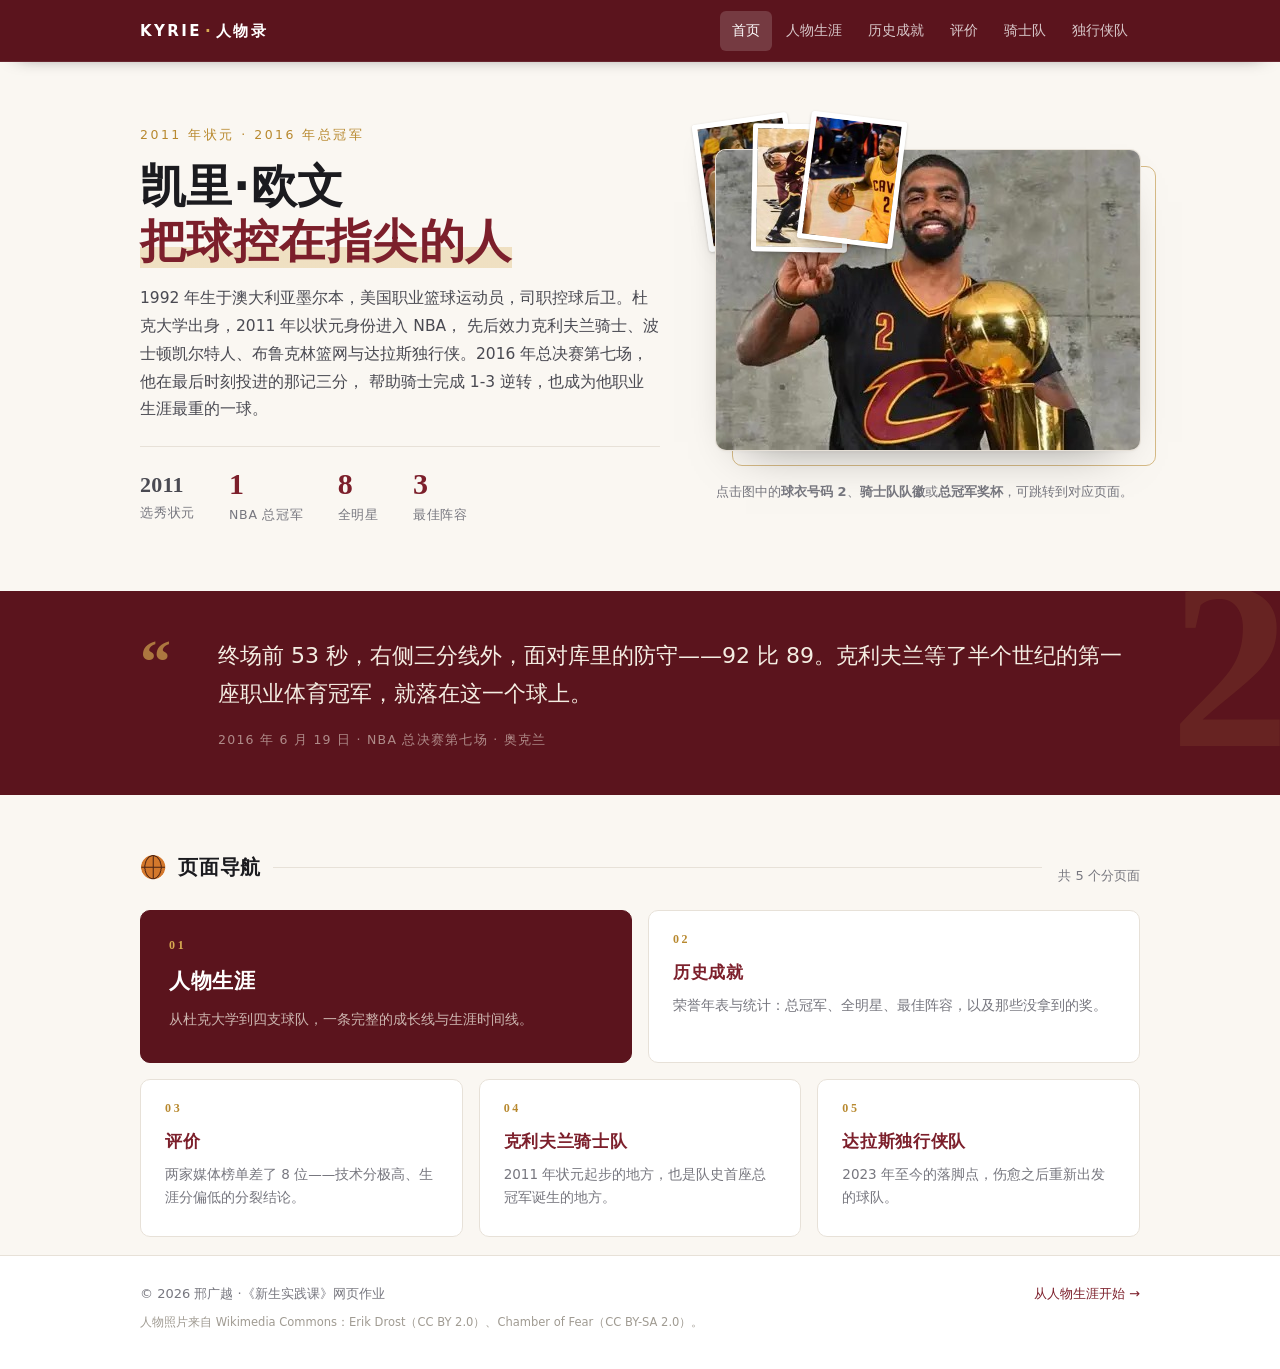
==== commit 79d6963a: "" ====
--- a/index.html
+++ b/index.html
@@ -48,6 +48,11 @@
         <figure class="hero-figure">
           <div class="frame">
             <img src="image/1.jpg" width="424" height="300" alt="凯里·欧文手持总冠军奖杯" usemap="#ouwen">
+          </div>
+          <div class="photo-fan" aria-hidden="true">
+            <img src="image/ky-1.jpg" width="96" height="128" alt="">
+            <img src="image/ky-2.jpg" width="96" height="128" alt="">
+            <img src="image/ky-3.jpg" width="96" height="128" alt="">
           </div>
           <figcaption>点击图中的<strong>球衣号码 2</strong>、<strong>骑士队队徽</strong>或<strong>总冠军奖杯</strong>，可跳转到对应页面。</figcaption>
           <map name="ouwen" id="ouwen">
@@ -110,6 +115,7 @@
       <span>© 2026 邢广越 ·《新生实践课》网页作业</span>
       <span><a href="web/history.html">从人物生涯开始 →</a></span>
     </div>
+    <div class="wrap credit">人物照片来自 Wikimedia Commons：Erik Drost（CC BY 2.0）、Chamber of Fear（CC BY-SA 2.0）。</div>
   </footer>
 </body>
 
--- a/css/style.css
+++ b/css/style.css
@@ -130,12 +130,15 @@
 .frame img {
   position: relative;
   z-index: 1;
+}
+
+.frame > img {
   border-radius: var(--radius);
   box-shadow: 0 0 0 1px var(--line), var(--shadow-lift);
   transition: box-shadow .3s ease;
 }
 
-.frame:hover img {
+.frame:hover > img {
   box-shadow: 0 0 0 1px var(--line), 0 26px 54px -30px rgba(0, 0, 0, .55);
 }
 
@@ -212,9 +215,10 @@
 
 .hero-figure {
   margin: 0;
-}
-
-.hero-figure img {
+  position: relative;
+}
+
+.hero-figure > .frame > img {
   width: 424px;
   max-width: 100%;
 }
@@ -224,6 +228,111 @@
   font-size: 13px;
   color: var(--muted);
   line-height: 1.7;
+}
+
+/* ---------- 照片叠压 ---------- */
+
+.photo-fan {
+  position: absolute;
+  top: -28px;
+  left: -16px;
+  width: 212px;
+  height: 132px;
+  pointer-events: none;
+}
+
+.photo-fan img {
+  position: absolute;
+  bottom: 0;
+  width: 96px;
+  height: 128px;
+  object-fit: cover;
+  border: 5px solid #fff;
+  border-radius: 3px;
+  box-shadow: 0 1px 3px rgba(0, 0, 0, .2), 0 16px 28px -18px rgba(0, 0, 0, .6);
+}
+
+.photo-fan img:nth-child(1) {
+  left: 0;
+  bottom: 8px;
+  transform: rotate(-8deg);
+}
+
+.photo-fan img:nth-child(2) {
+  left: 52px;
+  bottom: 2px;
+  transform: rotate(1deg);
+  z-index: 2;
+}
+
+.photo-fan img:nth-child(3) {
+  left: 104px;
+  bottom: 10px;
+  transform: rotate(7deg);
+  z-index: 3;
+}
+
+.polaroid {
+  margin: 0;
+  padding: 8px 8px 24px;
+  background: #fff;
+  border-radius: 3px;
+  box-shadow: 0 1px 2px rgba(0, 0, 0, .14), 0 18px 32px -22px rgba(0, 0, 0, .55);
+  transition: transform .3s cubic-bezier(.2, .7, .3, 1), box-shadow .3s ease;
+}
+
+.polaroid img {
+  display: block;
+  width: 100%;
+  height: auto;
+  border-radius: 1px;
+}
+
+.polaroid figcaption {
+  margin-top: 7px;
+  font-size: 11px;
+  line-height: 1.45;
+  text-align: center;
+  letter-spacing: .03em;
+  color: var(--muted);
+}
+
+.photo-row {
+  display: flex;
+  justify-content: center;
+  align-items: flex-end;
+  margin: 4px 0 46px;
+}
+
+.photo-row .polaroid {
+  width: 30%;
+  max-width: 214px;
+}
+
+.photo-row .polaroid + .polaroid {
+  margin-left: -32px;
+}
+
+.photo-row .polaroid:nth-child(1) {
+  transform: rotate(-5deg) translateY(10px);
+  z-index: 1;
+}
+
+.photo-row .polaroid:nth-child(2) {
+  transform: rotate(.5deg);
+  z-index: 2;
+}
+
+.photo-row .polaroid:nth-child(3) {
+  transform: rotate(4.5deg) translateY(12px);
+  z-index: 3;
+}
+
+.photo-row .polaroid:hover,
+.photo-row .polaroid:focus-within {
+  transform: rotate(0) translateY(-8px);
+  z-index: 4;
+  box-shadow: 0 2px 4px rgba(0, 0, 0, .12), 0 26px 44px -26px rgba(0, 0, 0, .55);
 }
 
 /* ---------- 全出血引言带 ---------- */
@@ -811,6 +920,13 @@
   flex-wrap: wrap;
 }
 
+.credit {
+  margin-top: 8px;
+  font-size: 11.5px;
+  line-height: 1.6;
+  color: #a09b92;
+}
+
 /* ---------- 动图 ---------- */
 
 .gif-figure {
@@ -1075,6 +1191,23 @@
   .frame::before {
     inset: 10px -10px -10px 10px;
   }
+
+  .photo-fan {
+    display: none;
+  }
+
+  .photo-row {
+    flex-wrap: wrap;
+    row-gap: 14px;
+  }
+
+  .photo-row .polaroid {
+    width: 45%;
+  }
+
+  .photo-row .polaroid + .polaroid {
+    margin-left: -18px;
+  }
 }
 
 @media print {
@@ -1092,7 +1225,8 @@
   .ball-icon,
   .site-footer .footer-inner span:last-child,
   .page-num,
-  .band::after {
+  .band::after,
+  .photo-fan {
     display: none;
   }
 
